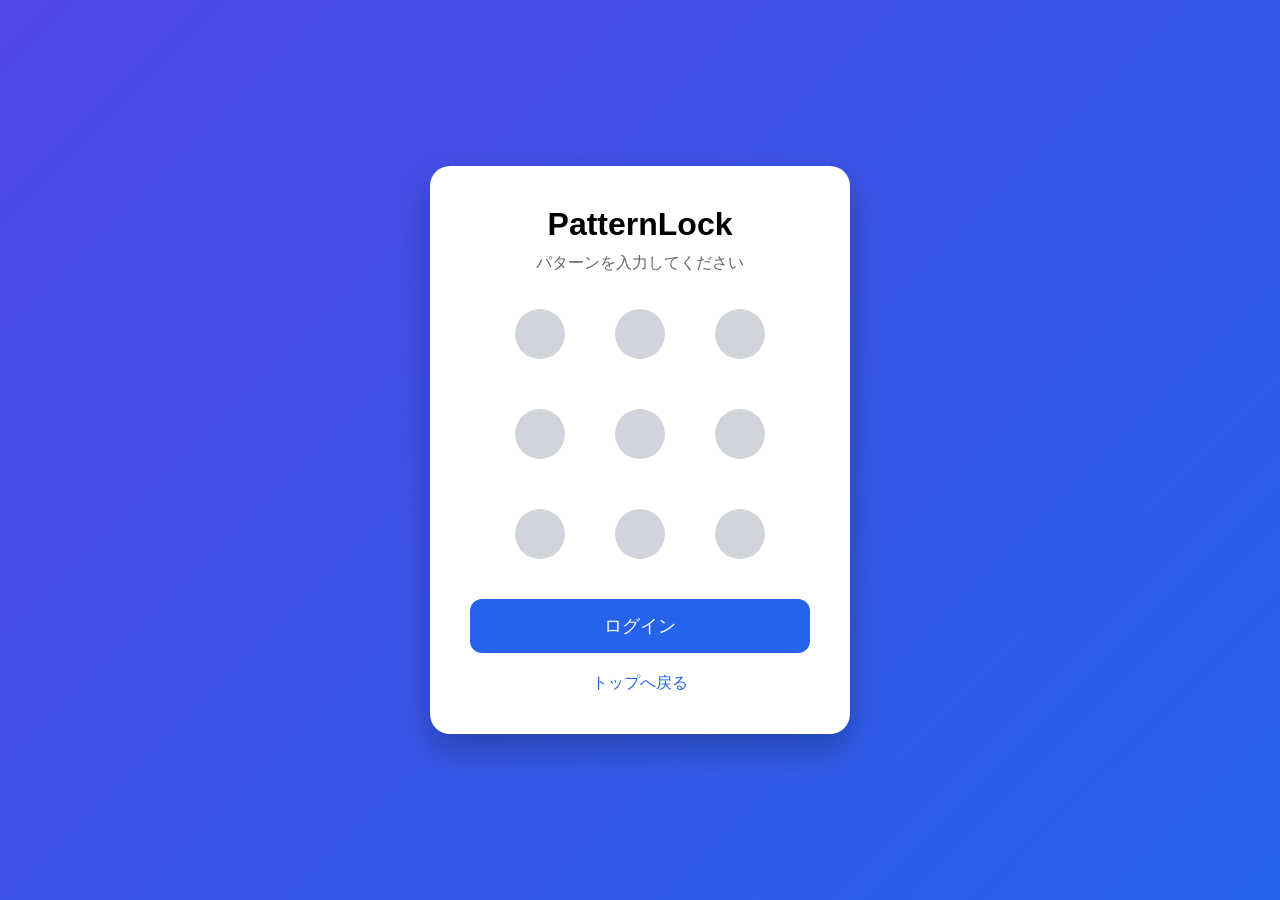
==== login.html @ eefb1072 "Create login.html" ====
<!DOCTYPE html>
<html lang="ja">
<head>
<meta charset="UTF-8">
<meta name="viewport" content="width=device-width, initial-scale=1.0">
<title>ログイン | PatternLock</title>

<style>

*{
    margin:0;
    padding:0;
    box-sizing:border-box;
    font-family:Arial,sans-serif;
}

body{
    background:linear-gradient(135deg,#4f46e5,#2563eb);
    display:flex;
    justify-content:center;
    align-items:center;
    height:100vh;
}

.container{

    width:420px;

    background:white;

    border-radius:20px;

    padding:40px;

    text-align:center;

    box-shadow:0 15px 35px rgba(0,0,0,.25);

}

h1{

    margin-bottom:10px;

}

p{

    color:#666;

    margin-bottom:25px;

}

.pattern{

    width:270px;

    height:270px;

    margin:auto;

    display:grid;

    grid-template-columns:repeat(3,1fr);

    gap:30px;

}

.dot{

    width:50px;

    height:50px;

    background:#d1d5db;

    border-radius:50%;

    margin:auto;

    cursor:pointer;

    transition:.2s;

}

.dot:hover{

    background:#3b82f6;

}

button{

    width:100%;

    padding:15px;

    margin-top:30px;

    border:none;

    background:#2563eb;

    color:white;

    font-size:18px;

    border-radius:12px;

    cursor:pointer;

}

button:hover{

    background:#1d4ed8;

}

.back{

    display:block;

    margin-top:20px;

    color:#2563eb;

    text-decoration:none;

}

</style>

</head>

<body>

<div class="container">

<h1>PatternLock</h1>

<p>パターンを入力してください</p>

<div class="pattern">

<div class="dot"></div>
<div class="dot"></div>
<div class="dot"></div>

<div class="dot"></div>
<div class="dot"></div>
<div class="dot"></div>

<div class="dot"></div>
<div class="dot"></div>
<div class="dot"></div>

</div>

<button>ログイン</button>

<a href="index.html" class="back">

トップへ戻る

</a>

</div>

</body>
</html>
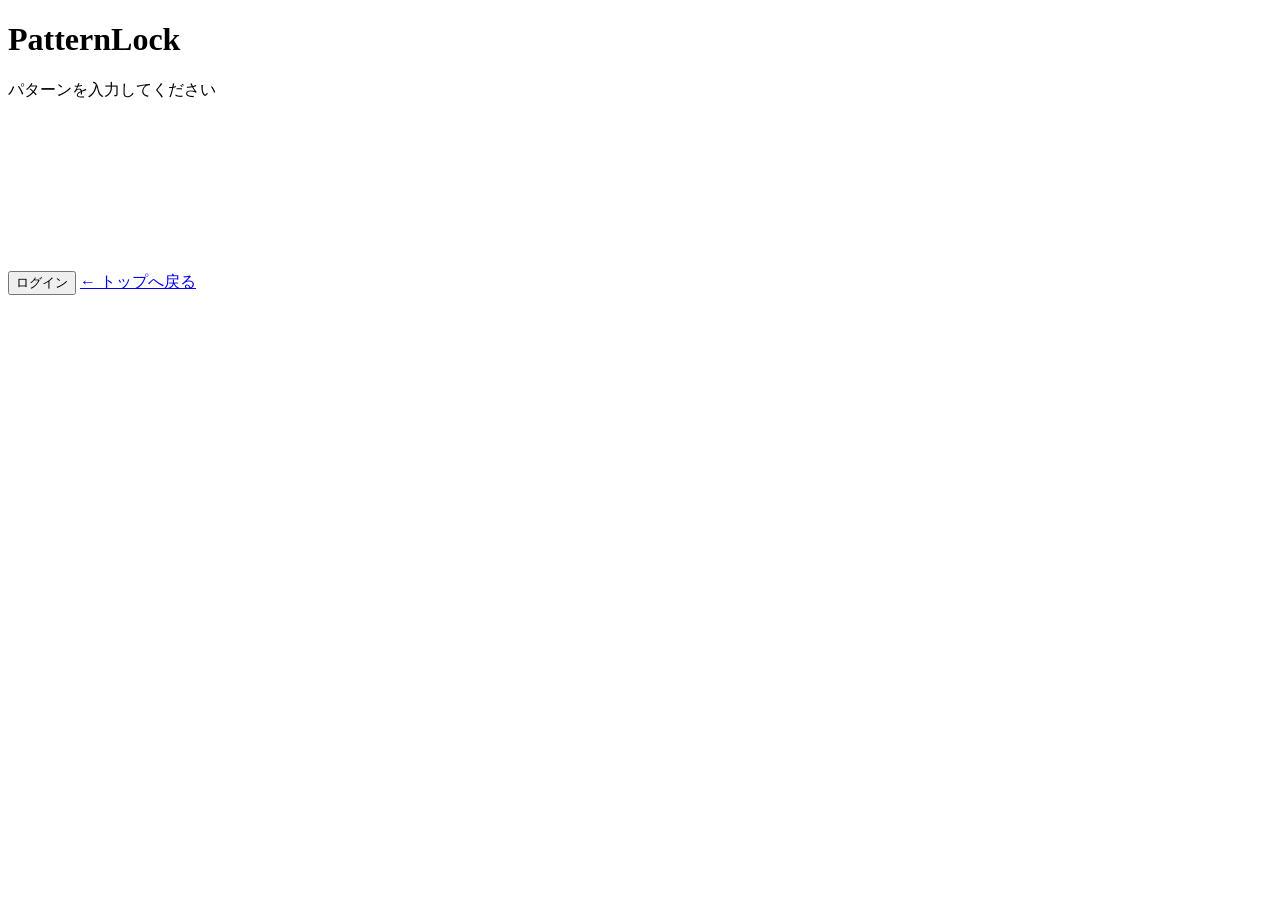
==== commit 81735cd3: "Update login.html" ====
--- a/login.html
+++ b/login.html
@@ -1,174 +1,52 @@
 <!DOCTYPE html>
 <html lang="ja">
 <head>
-<meta charset="UTF-8">
-<meta name="viewport" content="width=device-width, initial-scale=1.0">
-<title>ログイン | PatternLock</title>
+    <meta charset="UTF-8">
+    <meta name="viewport" content="width=device-width, initial-scale=1.0">
+    <title>ログイン | PatternLock</title>
 
-<style>
-
-*{
-    margin:0;
-    padding:0;
-    box-sizing:border-box;
-    font-family:Arial,sans-serif;
-}
-
-body{
-    background:linear-gradient(135deg,#4f46e5,#2563eb);
-    display:flex;
-    justify-content:center;
-    align-items:center;
-    height:100vh;
-}
-
-.container{
-
-    width:420px;
-
-    background:white;
-
-    border-radius:20px;
-
-    padding:40px;
-
-    text-align:center;
-
-    box-shadow:0 15px 35px rgba(0,0,0,.25);
-
-}
-
-h1{
-
-    margin-bottom:10px;
-
-}
-
-p{
-
-    color:#666;
-
-    margin-bottom:25px;
-
-}
-
-.pattern{
-
-    width:270px;
-
-    height:270px;
-
-    margin:auto;
-
-    display:grid;
-
-    grid-template-columns:repeat(3,1fr);
-
-    gap:30px;
-
-}
-
-.dot{
-
-    width:50px;
-
-    height:50px;
-
-    background:#d1d5db;
-
-    border-radius:50%;
-
-    margin:auto;
-
-    cursor:pointer;
-
-    transition:.2s;
-
-}
-
-.dot:hover{
-
-    background:#3b82f6;
-
-}
-
-button{
-
-    width:100%;
-
-    padding:15px;
-
-    margin-top:30px;
-
-    border:none;
-
-    background:#2563eb;
-
-    color:white;
-
-    font-size:18px;
-
-    border-radius:12px;
-
-    cursor:pointer;
-
-}
-
-button:hover{
-
-    background:#1d4ed8;
-
-}
-
-.back{
-
-    display:block;
-
-    margin-top:20px;
-
-    color:#2563eb;
-
-    text-decoration:none;
-
-}
-
-</style>
-
+    <link rel="stylesheet" href="css/main.css">
 </head>
 
 <body>
 
 <div class="container">
 
-<h1>PatternLock</h1>
+    <h1>PatternLock</h1>
 
-<p>パターンを入力してください</p>
+    <p class="message">
+        パターンを入力してください
+    </p>
 
-<div class="pattern">
+    <div id="pattern-lock">
 
-<div class="dot"></div>
-<div class="dot"></div>
-<div class="dot"></div>
+        <svg id="pattern-lines"></svg>
 
-<div class="dot"></div>
-<div class="dot"></div>
-<div class="dot"></div>
+        <div class="dot" data-id="1"></div>
+        <div class="dot" data-id="2"></div>
+        <div class="dot" data-id="3"></div>
 
-<div class="dot"></div>
-<div class="dot"></div>
-<div class="dot"></div>
+        <div class="dot" data-id="4"></div>
+        <div class="dot" data-id="5"></div>
+        <div class="dot" data-id="6"></div>
+
+        <div class="dot" data-id="7"></div>
+        <div class="dot" data-id="8"></div>
+        <div class="dot" data-id="9"></div>
+
+    </div>
+
+    <button id="loginButton">
+        ログイン
+    </button>
+
+    <a href="index.html" class="back">
+        ← トップへ戻る
+    </a>
 
 </div>
 
-<button>ログイン</button>
-
-<a href="index.html" class="back">
-
-トップへ戻る
-
-</a>
-
-</div>
+<script src="js/pattern.js"></script>
 
 </body>
 </html>
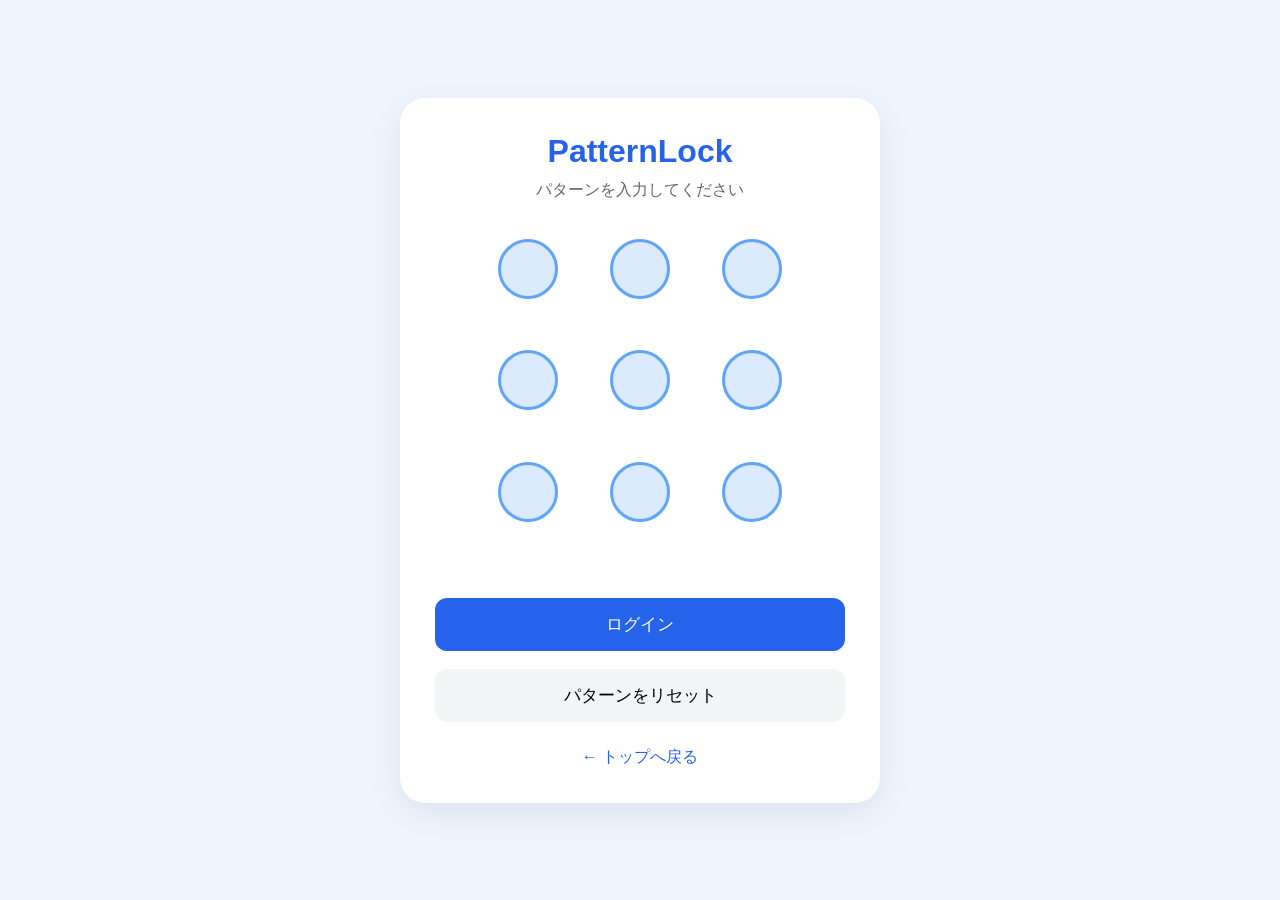
==== commit 0db4c05d: "Update login.html" ====
--- a/login.html
+++ b/login.html
@@ -1,48 +1,223 @@
 <!DOCTYPE html>
 <html lang="ja">
 <head>
-    <meta charset="UTF-8">
-    <meta name="viewport" content="width=device-width, initial-scale=1.0">
-    <title>ログイン | PatternLock</title>
-
-    <link rel="stylesheet" href="css/main.css">
+<meta charset="UTF-8">
+<meta name="viewport" content="width=device-width, initial-scale=1.0">
+
+<title>ログイン | PatternLock</title>
+
+<style>
+
+*{
+margin:0;
+padding:0;
+box-sizing:border-box;
+font-family:"Segoe UI",sans-serif;
+}
+
+body{
+background:#eef5ff;
+display:flex;
+justify-content:center;
+align-items:center;
+min-height:100vh;
+padding:20px;
+}
+
+.card{
+
+width:480px;
+max-width:100%;
+
+background:white;
+
+border-radius:25px;
+
+padding:35px;
+
+box-shadow:0 10px 35px rgba(0,0,0,.08);
+
+}
+
+h1{
+
+text-align:center;
+
+color:#2563eb;
+
+margin-bottom:10px;
+
+}
+
+.description{
+
+text-align:center;
+
+color:#666;
+
+margin-bottom:30px;
+
+}
+
+.pattern{
+
+width:300px;
+
+height:300px;
+
+margin:auto;
+
+display:grid;
+
+grid-template-columns:repeat(3,1fr);
+
+gap:35px;
+
+position:relative;
+
+}
+
+.dot{
+
+width:60px;
+
+height:60px;
+
+margin:auto;
+
+border-radius:50%;
+
+background:#dbeafe;
+
+border:3px solid #60a5fa;
+
+cursor:pointer;
+
+transition:.2s;
+
+}
+
+.dot.active{
+
+background:#2563eb;
+
+transform:scale(1.1);
+
+}
+
+.message{
+
+margin-top:25px;
+
+height:24px;
+
+text-align:center;
+
+color:#ef4444;
+
+font-weight:bold;
+
+}
+
+.button{
+
+width:100%;
+
+padding:15px;
+
+margin-top:18px;
+
+border:none;
+
+border-radius:12px;
+
+font-size:17px;
+
+cursor:pointer;
+
+}
+
+.login{
+
+background:#2563eb;
+
+color:white;
+
+}
+
+.reset{
+
+background:#f3f4f6;
+
+}
+
+.back{
+
+display:block;
+
+margin-top:25px;
+
+text-align:center;
+
+text-decoration:none;
+
+color:#2563eb;
+
+}
+
+</style>
+
 </head>
 
 <body>
 
-<div class="container">
-
-    <h1>PatternLock</h1>
-
-    <p class="message">
-        パターンを入力してください
-    </p>
-
-    <div id="pattern-lock">
-
-        <svg id="pattern-lines"></svg>
-
-        <div class="dot" data-id="1"></div>
-        <div class="dot" data-id="2"></div>
-        <div class="dot" data-id="3"></div>
-
-        <div class="dot" data-id="4"></div>
-        <div class="dot" data-id="5"></div>
-        <div class="dot" data-id="6"></div>
-
-        <div class="dot" data-id="7"></div>
-        <div class="dot" data-id="8"></div>
-        <div class="dot" data-id="9"></div>
-
-    </div>
-
-    <button id="loginButton">
-        ログイン
-    </button>
-
-    <a href="index.html" class="back">
-        ← トップへ戻る
-    </a>
+<div class="card">
+
+<h1>PatternLock</h1>
+
+<p class="description">
+
+パターンを入力してください
+
+</p>
+
+<div class="pattern">
+
+<div class="dot" data-id="1"></div>
+<div class="dot" data-id="2"></div>
+<div class="dot" data-id="3"></div>
+
+<div class="dot" data-id="4"></div>
+<div class="dot" data-id="5"></div>
+<div class="dot" data-id="6"></div>
+
+<div class="dot" data-id="7"></div>
+<div class="dot" data-id="8"></div>
+<div class="dot" data-id="9"></div>
+
+</div>
+
+<div class="message" id="message">
+
+</div>
+
+<button class="button login" id="loginButton">
+
+ログイン
+
+</button>
+
+<button class="button reset" id="resetButton">
+
+パターンをリセット
+
+</button>
+
+<a href="index.html" class="back">
+
+← トップへ戻る
+
+</a>
 
 </div>
 
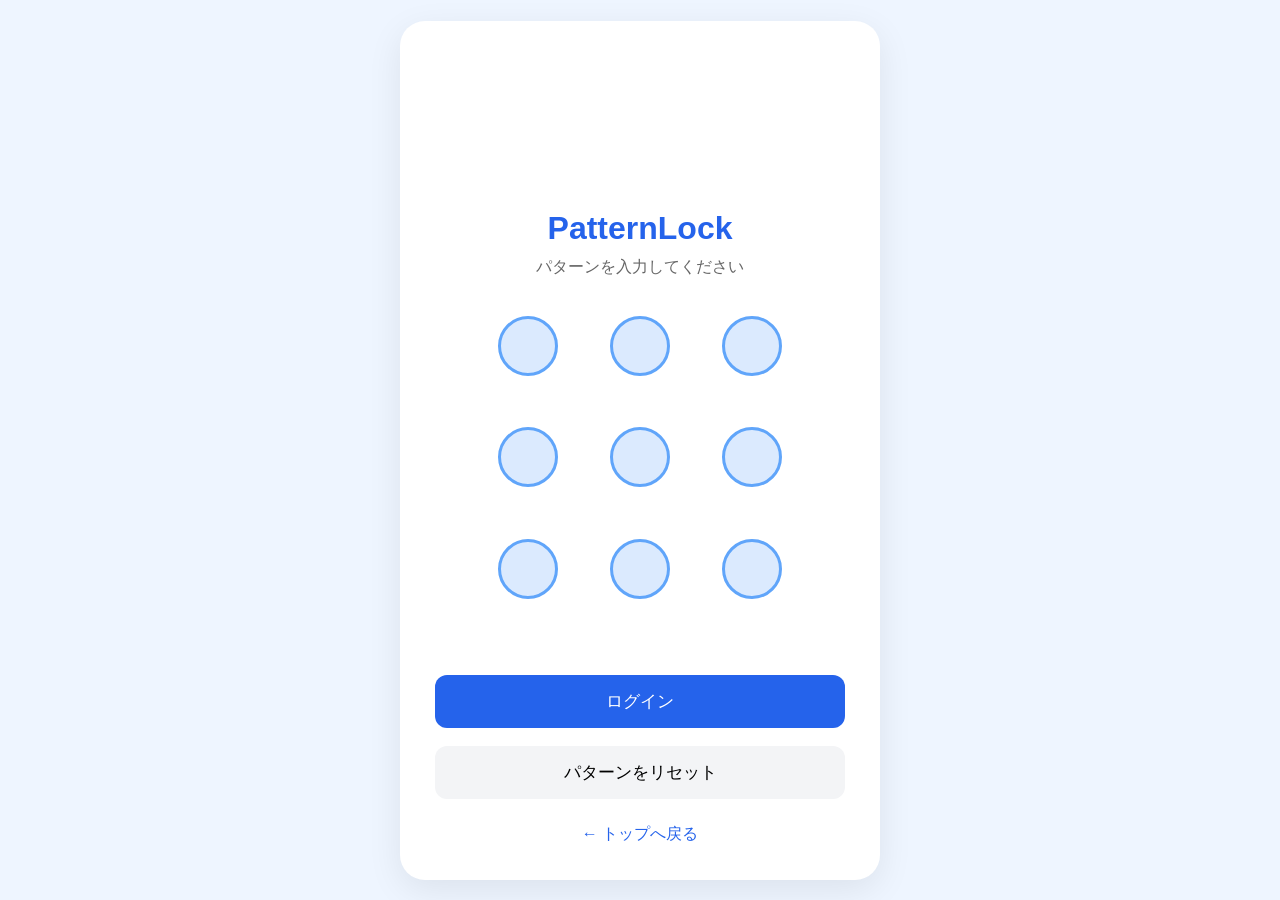
==== commit 41e600c1: "Update login.html" ====
--- a/login.html
+++ b/login.html
@@ -172,6 +172,7 @@
 <body>
 
 <div class="card">
+<svg id="patternSvg"></svg>
 
 <h1>PatternLock</h1>
 
